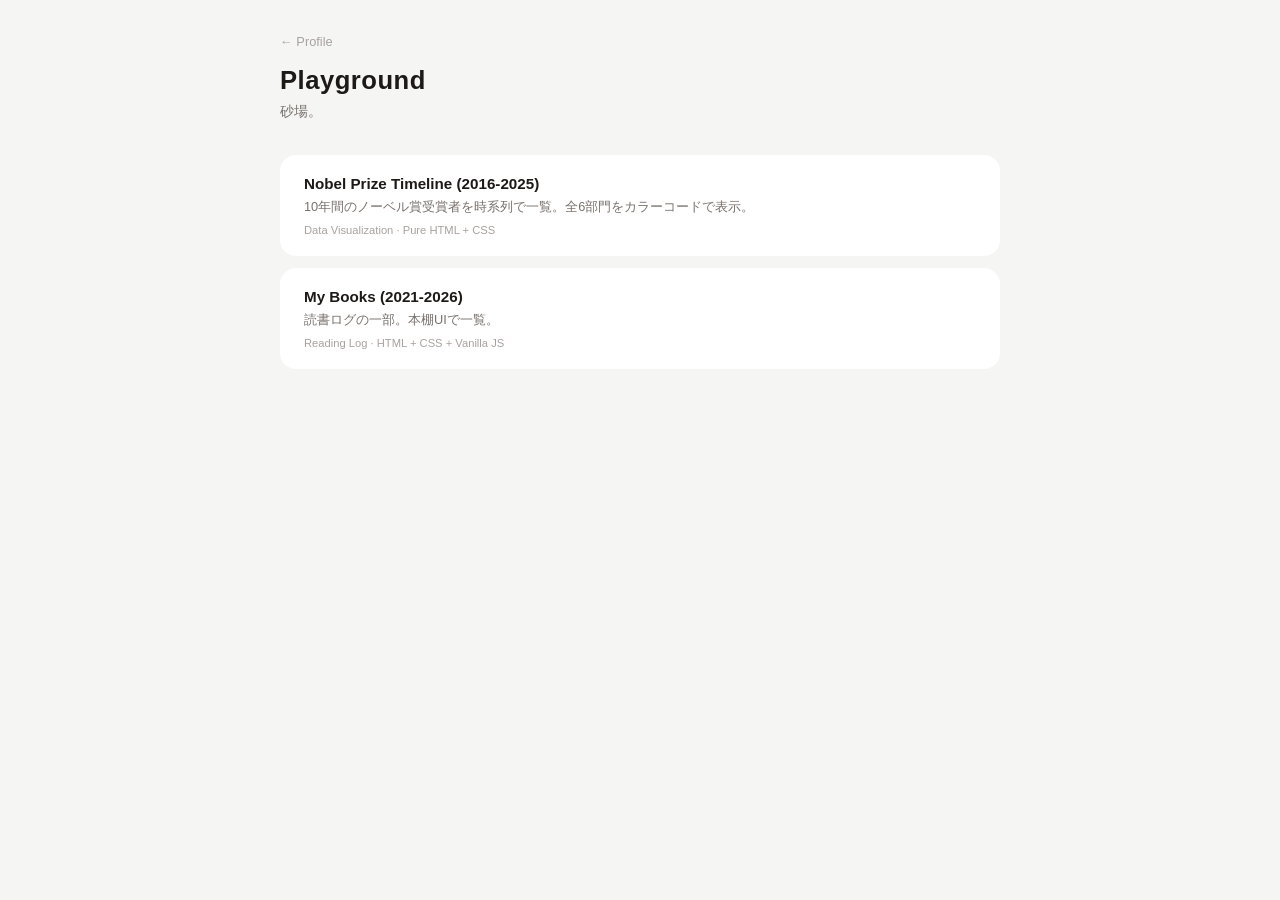
==== playground/index.html @ f2f5b201 "MyBooksの説明文を「読書ログの一部」に変更 Co-Authored-By: Claude Opus 4.6 (1M context) <noreply@anthropic.com>" ====
<!DOCTYPE html>
<html lang="ja">
<head>
  <meta charset="UTF-8">
  <meta name="viewport" content="width=device-width, initial-scale=1.0">
  <title>Playground - 石川 佑樹</title>
  <meta name="description" content="石川 佑樹の実験的プロジェクト集">
  <link rel="icon" href="../images/favicon.jpg" type="image/jpeg">
  <style>
    * { margin: 0; padding: 0; box-sizing: border-box; }

    body {
      font-family: -apple-system, BlinkMacSystemFont, 'Segoe UI', Roboto, 'Hiragino Sans', sans-serif;
      background: #f5f5f4;
      color: #1c1917;
      min-height: 100vh;
      padding: 2rem 1rem;
    }

    .container {
      max-width: 720px;
      width: 100%;
      margin: 0 auto;
      padding-bottom: 3rem;
    }

    .header {
      margin-bottom: 2rem;
    }

    .back-link {
      font-size: 0.8rem;
      color: #a8a29e;
      text-decoration: none;
      display: inline-flex;
      align-items: center;
      gap: 0.3rem;
      transition: color 0.15s;
    }

    .back-link:hover {
      color: #57534e;
    }

    .page-title {
      font-size: 1.6rem;
      font-weight: 700;
      margin-top: 1rem;
      letter-spacing: 0.02em;
    }

    .page-description {
      font-size: 0.85rem;
      color: #78716c;
      margin-top: 0.4rem;
      line-height: 1.6;
    }

    .projects {
      display: flex;
      flex-direction: column;
      gap: 0.75rem;
    }

    .project-card {
      background: #fff;
      border-radius: 1rem;
      padding: 1.25rem 1.5rem;
      text-decoration: none;
      color: inherit;
      transition: transform 0.18s ease, box-shadow 0.18s ease;
      display: block;
    }

    .project-card:hover {
      transform: translateY(-2px);
      box-shadow: 0 8px 24px rgba(0,0,0,0.08);
    }

    .project-card:active {
      transform: translateY(0);
    }

    .project-title {
      font-size: 0.95rem;
      font-weight: 600;
      margin-bottom: 0.3rem;
    }

    .project-description {
      font-size: 0.8rem;
      color: #78716c;
      line-height: 1.5;
    }

    .project-meta {
      font-size: 0.7rem;
      color: #a8a29e;
      margin-top: 0.5rem;
    }

    .empty-state {
      background: #fff;
      border-radius: 1rem;
      padding: 3rem 1.5rem;
      text-align: center;
      color: #a8a29e;
      font-size: 0.85rem;
    }

    @media (max-width: 480px) {
      body { padding: 1.5rem 0.75rem; }
      .project-card { padding: 1rem 1.25rem; border-radius: 0.75rem; }
    }
  </style>
</head>
<body>
  <div class="container">
    <div class="header">
      <a href="/" class="back-link">&larr; Profile</a>
      <h1 class="page-title">Playground</h1>
      <p class="page-description">砂場。</p>
    </div>

    <div class="projects">
      <a href="/playground/nobel-timeline/" class="project-card">
        <div class="project-title">Nobel Prize Timeline (2016-2025)</div>
        <div class="project-description">10年間のノーベル賞受賞者を時系列で一覧。全6部門をカラーコードで表示。</div>
        <div class="project-meta">Data Visualization · Pure HTML + CSS</div>
      </a>

      <a href="/playground/my-books/" class="project-card">
        <div class="project-title">My Books (2021-2026)</div>
        <div class="project-description">読書ログの一部。本棚UIで一覧。</div>
        <div class="project-meta">Reading Log · HTML + CSS + Vanilla JS</div>
      </a>
    </div>
  </div>
</body>
</html>
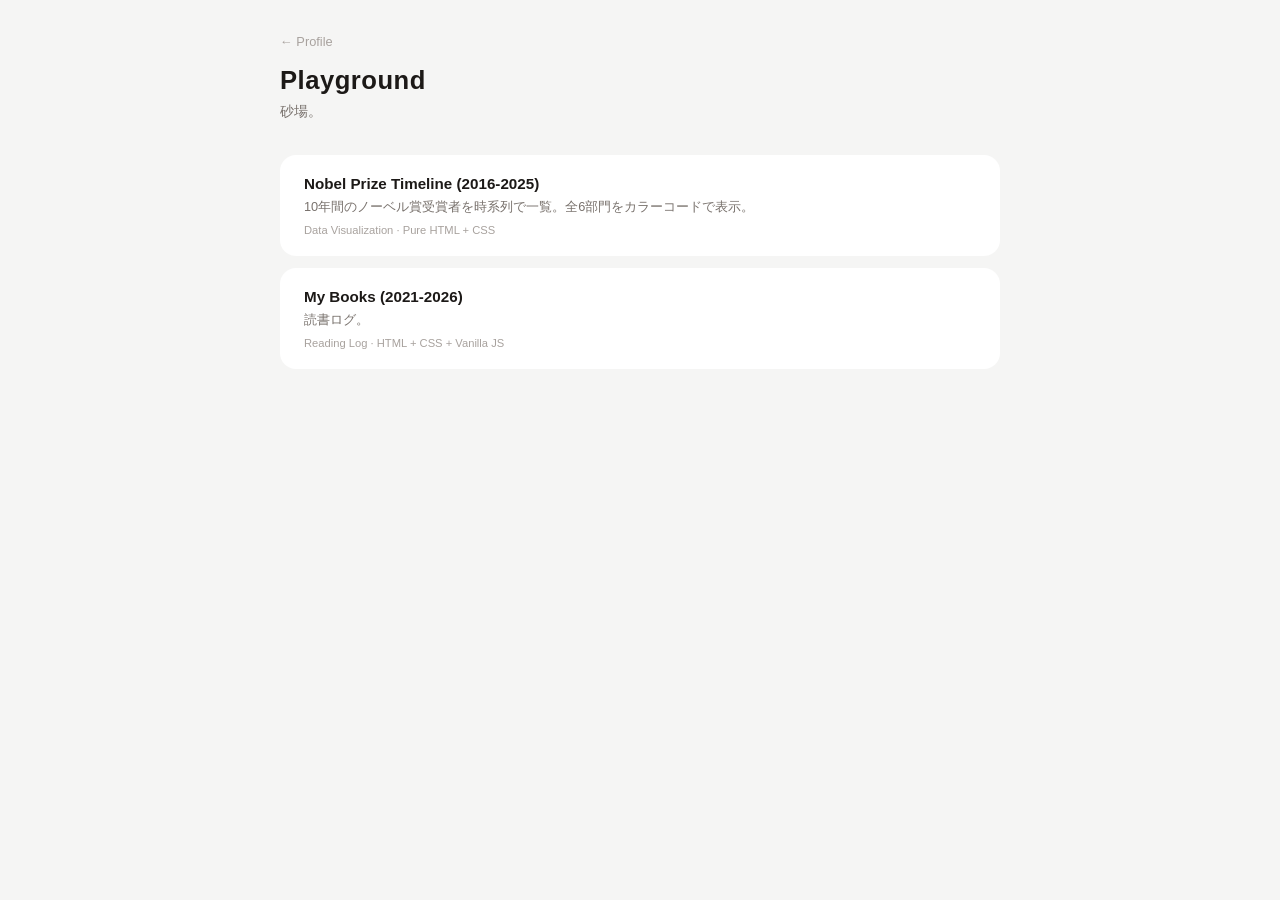
==== commit 9490519c: "MyBooksの説明文を「読書ログ。」に簡潔化 Co-Authored-By: Claude Opus 4.6 (1M context) <noreply@anthropic.com>" ====
--- a/playground/index.html
+++ b/playground/index.html
@@ -131,7 +131,7 @@
 
       <a href="/playground/my-books/" class="project-card">
         <div class="project-title">My Books (2021-2026)</div>
-        <div class="project-description">読書ログの一部。本棚UIで一覧。</div>
+        <div class="project-description">読書ログ。</div>
         <div class="project-meta">Reading Log · HTML + CSS + Vanilla JS</div>
       </a>
     </div>
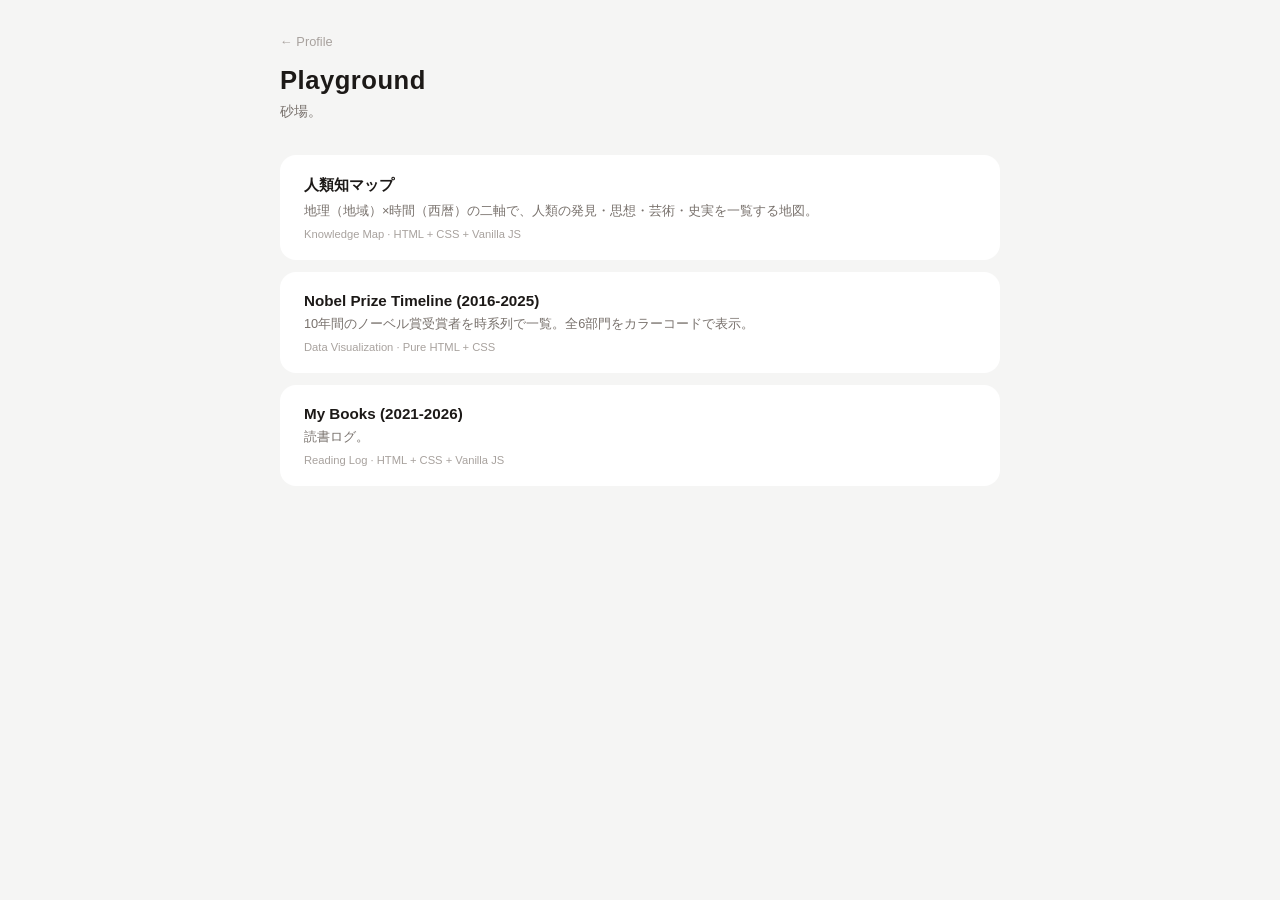
==== commit 740242d6: "人類知マップを追加（俯瞰マップ + 開国〜世界大戦 Period 詳細） - 俯瞰: 地理(10地域) × 時間(BC10000-2030, warped scale)で96件 - Period詳細:" ====
--- a/playground/index.html
+++ b/playground/index.html
@@ -123,6 +123,12 @@
     </div>
 
     <div class="projects">
+      <a href="/playground/knowledge-map/" class="project-card">
+        <div class="project-title">人類知マップ</div>
+        <div class="project-description">地理（地域）×時間（西暦）の二軸で、人類の発見・思想・芸術・史実を一覧する地図。</div>
+        <div class="project-meta">Knowledge Map · HTML + CSS + Vanilla JS</div>
+      </a>
+
       <a href="/playground/nobel-timeline/" class="project-card">
         <div class="project-title">Nobel Prize Timeline (2016-2025)</div>
         <div class="project-description">10年間のノーベル賞受賞者を時系列で一覧。全6部門をカラーコードで表示。</div>
@@ -136,5 +142,6 @@
       </a>
     </div>
   </div>
+<!-- Cloudflare Web Analytics --><script defer src='https://static.cloudflareinsights.com/beacon.min.js' data-cf-beacon='{"token": "822f6925e2b64a45928c584854ac19a2"}'></script><!-- End Cloudflare Web Analytics -->
 </body>
 </html>
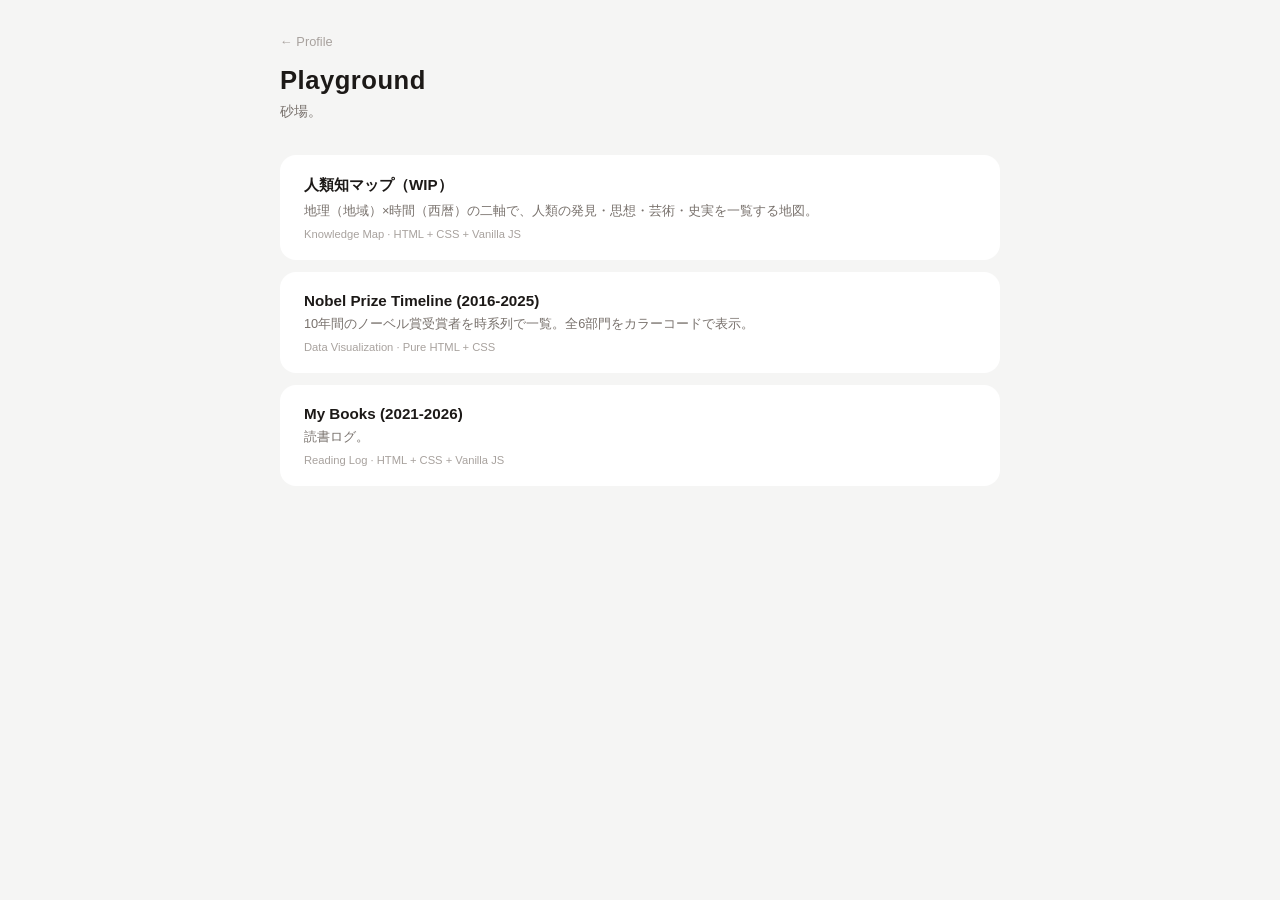
==== commit 13c6db31: "人類知マップ: タイトルに（WIP）を付与 Co-Authored-By: Claude Opus 4.7 (1M context) <noreply@anthropic.com>" ====
--- a/playground/index.html
+++ b/playground/index.html
@@ -124,7 +124,7 @@
 
     <div class="projects">
       <a href="/playground/knowledge-map/" class="project-card">
-        <div class="project-title">人類知マップ</div>
+        <div class="project-title">人類知マップ（WIP）</div>
         <div class="project-description">地理（地域）×時間（西暦）の二軸で、人類の発見・思想・芸術・史実を一覧する地図。</div>
         <div class="project-meta">Knowledge Map · HTML + CSS + Vanilla JS</div>
       </a>
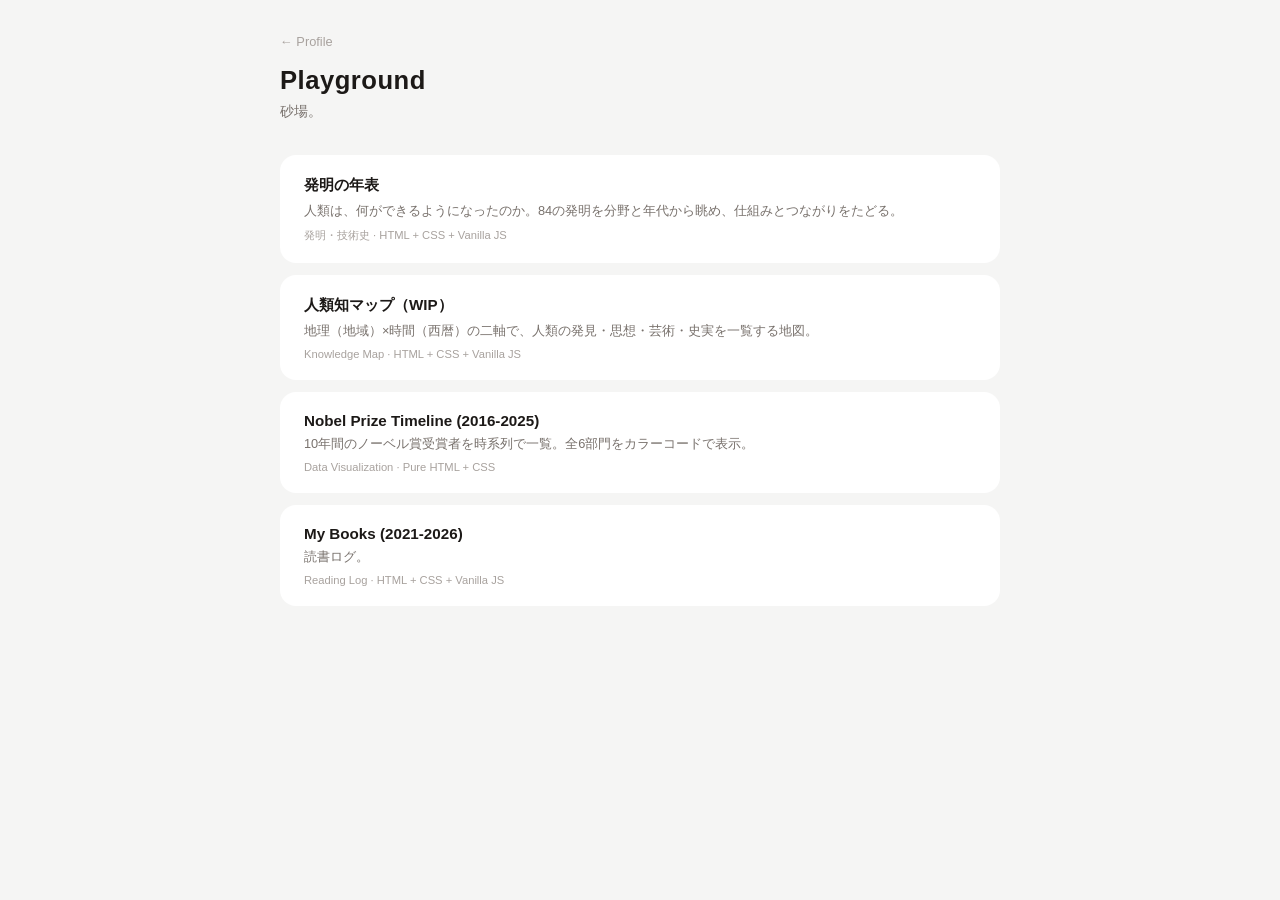
==== commit 675cc437: "Playground: 発明の年表とセル内展開を追加" ====
--- a/playground/index.html
+++ b/playground/index.html
@@ -5,6 +5,22 @@
   <meta name="viewport" content="width=device-width, initial-scale=1.0">
   <title>Playground - 石川 佑樹</title>
   <meta name="description" content="石川 佑樹の実験的プロジェクト集">
+  <link rel="canonical" href="https://mazeltov7.com/playground/">
+  <meta property="og:title" content="Playground - 石川 佑樹">
+  <meta property="og:description" content="石川 佑樹の実験的プロジェクト集">
+  <meta property="og:type" content="website">
+  <meta property="og:url" content="https://mazeltov7.com/playground/">
+  <meta property="og:site_name" content="石川 佑樹 / Yuki Ishikawa">
+  <meta property="og:locale" content="ja_JP">
+  <meta property="og:image" content="https://mazeltov7.com/images/og-image.jpg">
+  <meta property="og:image:type" content="image/jpeg">
+  <meta property="og:image:width" content="1200">
+  <meta property="og:image:height" content="630">
+  <meta property="og:image:alt" content="石川 佑樹 / Yuki Ishikawa">
+  <meta name="twitter:card" content="summary_large_image">
+  <meta name="twitter:title" content="Playground - 石川 佑樹">
+  <meta name="twitter:description" content="石川 佑樹の実験的プロジェクト集">
+  <meta name="twitter:image" content="https://mazeltov7.com/images/og-image.jpg">
   <link rel="icon" href="../images/favicon.jpg" type="image/jpeg">
   <style>
     * { margin: 0; padding: 0; box-sizing: border-box; }
@@ -123,6 +139,12 @@
     </div>
 
     <div class="projects">
+      <a href="/playground/inventions/" class="project-card">
+        <div class="project-title">発明の年表</div>
+        <div class="project-description">人類は、何ができるようになったのか。84の発明を分野と年代から眺め、仕組みとつながりをたどる。</div>
+        <div class="project-meta">発明・技術史 · HTML + CSS + Vanilla JS</div>
+      </a>
+
       <a href="/playground/knowledge-map/" class="project-card">
         <div class="project-title">人類知マップ（WIP）</div>
         <div class="project-description">地理（地域）×時間（西暦）の二軸で、人類の発見・思想・芸術・史実を一覧する地図。</div>
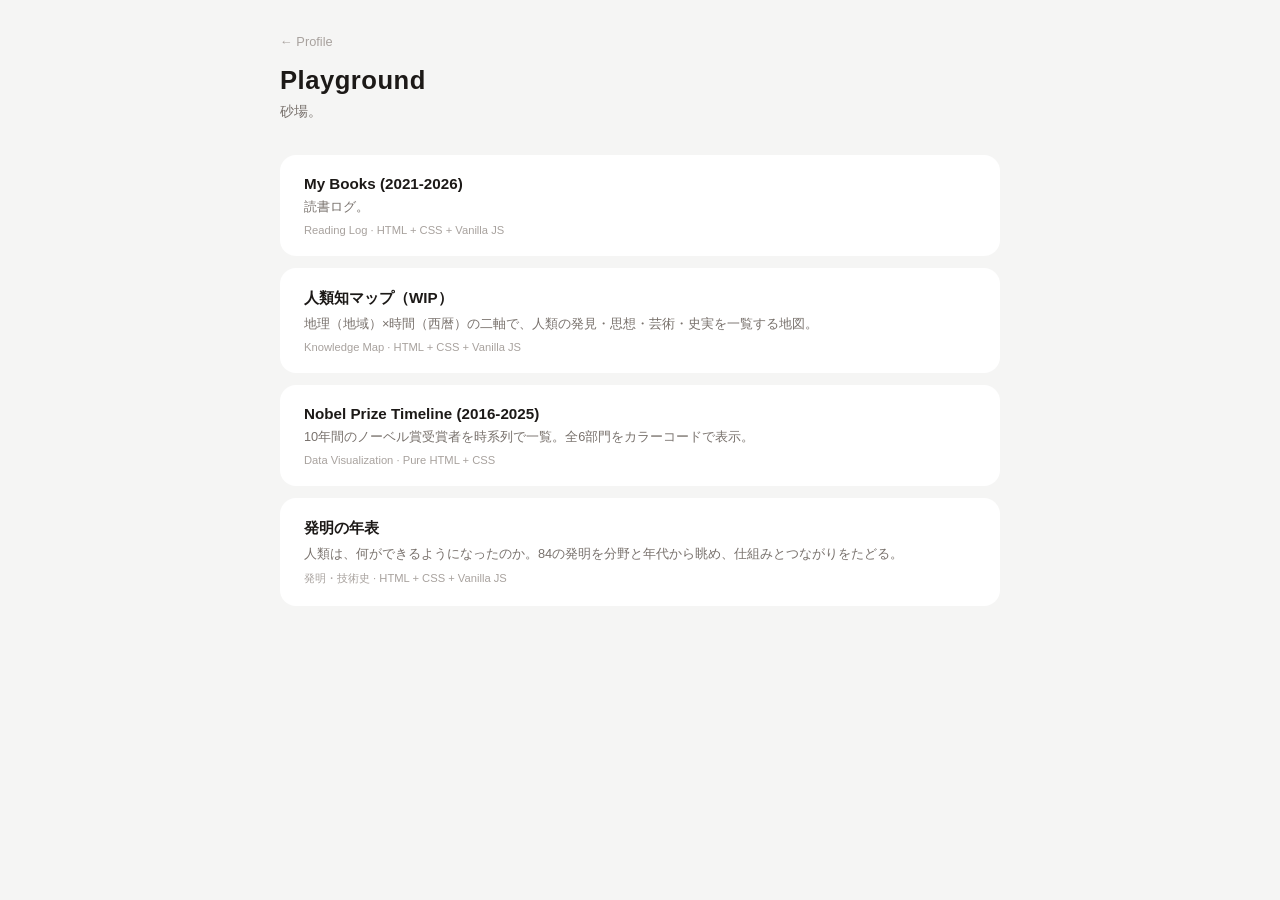
==== commit 8858c517: "Playground: My Booksを先頭、発明の年表を末尾に並べ替え" ====
--- a/playground/index.html
+++ b/playground/index.html
@@ -139,10 +139,10 @@
     </div>
 
     <div class="projects">
-      <a href="/playground/inventions/" class="project-card">
-        <div class="project-title">発明の年表</div>
-        <div class="project-description">人類は、何ができるようになったのか。84の発明を分野と年代から眺め、仕組みとつながりをたどる。</div>
-        <div class="project-meta">発明・技術史 · HTML + CSS + Vanilla JS</div>
+      <a href="/playground/my-books/" class="project-card">
+        <div class="project-title">My Books (2021-2026)</div>
+        <div class="project-description">読書ログ。</div>
+        <div class="project-meta">Reading Log · HTML + CSS + Vanilla JS</div>
       </a>
 
       <a href="/playground/knowledge-map/" class="project-card">
@@ -157,10 +157,10 @@
         <div class="project-meta">Data Visualization · Pure HTML + CSS</div>
       </a>
 
-      <a href="/playground/my-books/" class="project-card">
-        <div class="project-title">My Books (2021-2026)</div>
-        <div class="project-description">読書ログ。</div>
-        <div class="project-meta">Reading Log · HTML + CSS + Vanilla JS</div>
+      <a href="/playground/inventions/" class="project-card">
+        <div class="project-title">発明の年表</div>
+        <div class="project-description">人類は、何ができるようになったのか。84の発明を分野と年代から眺め、仕組みとつながりをたどる。</div>
+        <div class="project-meta">発明・技術史 · HTML + CSS + Vanilla JS</div>
       </a>
     </div>
   </div>
